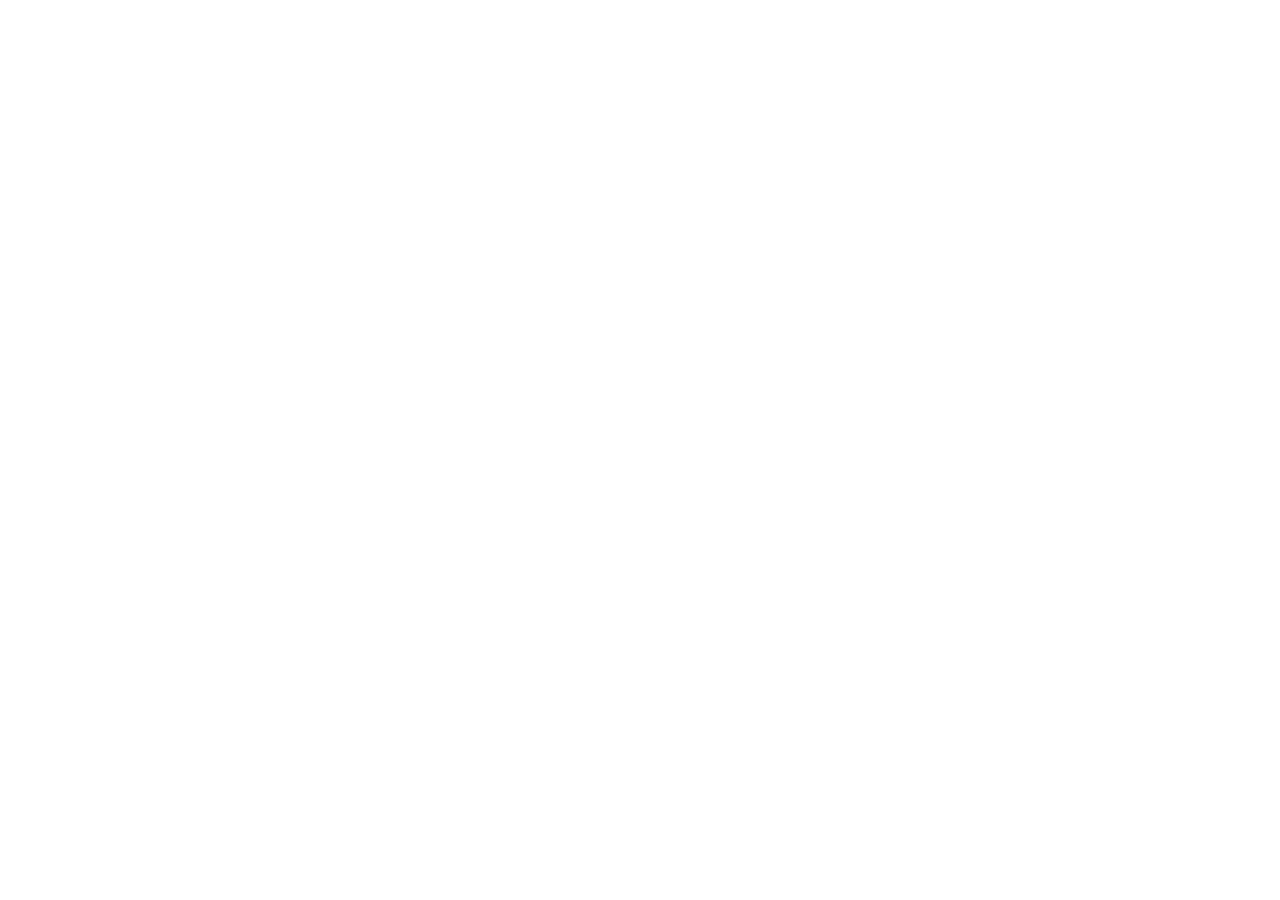
==== web/index.html @ b54fa9cb "Initial commit: Proyecto MODO - App Flutter de Tienda de Ropa con IA y Geolocalización" ====
<!DOCTYPE html>
<html>
<head>
  <!--
    If you are serving your web app in a path other than the root, change the
    href value below to reflect the base path you are serving from.

    The path provided below has to start and end with a slash "/" in order for
    it to work correctly.

    For more details:
    * https://developer.mozilla.org/en-US/docs/Web/HTML/Element/base

    This is a placeholder for base href that will be replaced by the value of
    the `--base-href` argument provided to `flutter build`.
  -->
  <base href="$FLUTTER_BASE_HREF">

  <meta charset="UTF-8">
  <meta content="IE=Edge" http-equiv="X-UA-Compatible">
  <meta name="description" content="Moda para todos tus días, con probador virtual.">

  <!-- iOS meta tags & icons -->
  <meta name="mobile-web-app-capable" content="yes">
  <meta name="apple-mobile-web-app-status-bar-style" content="black">
  <meta name="apple-mobile-web-app-title" content="MODO">
  <link rel="apple-touch-icon" href="icons/Icon-192.png">

  <!-- Favicon -->
  <link rel="icon" type="image/png" href="favicon.png"/>

  <title>MODO — Moda</title>
  <link rel="manifest" href="manifest.json">
</head>
<body>
  <!--
    You can customize the "flutter_bootstrap.js" script.
    This is useful to provide a custom configuration to the Flutter loader
    or to give the user feedback during the initialization process.

    For more details:
    * https://docs.flutter.dev/platform-integration/web/initialization
  -->
  <script src="flutter_bootstrap.js" async></script>
</body>
</html>
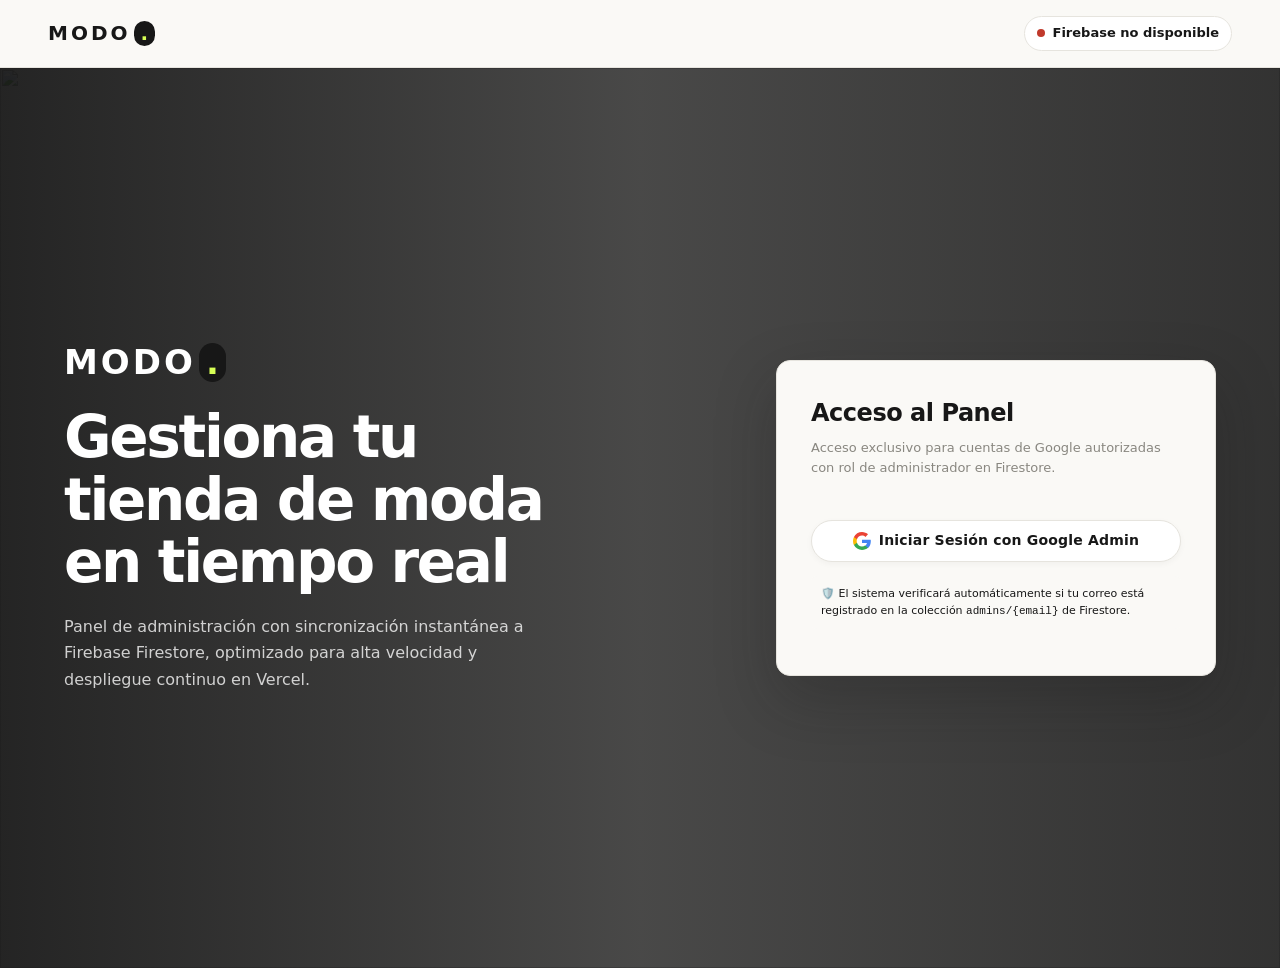
==== commit 9209b78f: "feat(ui): optimize account tab, link fitting room products and update web admin" ====
--- a/web/index.html
+++ b/web/index.html
@@ -1,46 +1,285 @@
 <!DOCTYPE html>
-<html>
+<html lang="es">
 <head>
-  <!--
-    If you are serving your web app in a path other than the root, change the
-    href value below to reflect the base path you are serving from.
-
-    The path provided below has to start and end with a slash "/" in order for
-    it to work correctly.
-
-    For more details:
-    * https://developer.mozilla.org/en-US/docs/Web/HTML/Element/base
-
-    This is a placeholder for base href that will be replaced by the value of
-    the `--base-href` argument provided to `flutter build`.
-  -->
-  <base href="$FLUTTER_BASE_HREF">
-
-  <meta charset="UTF-8">
-  <meta content="IE=Edge" http-equiv="X-UA-Compatible">
-  <meta name="description" content="Moda para todos tus días, con probador virtual.">
-
-  <!-- iOS meta tags & icons -->
-  <meta name="mobile-web-app-capable" content="yes">
-  <meta name="apple-mobile-web-app-status-bar-style" content="black">
-  <meta name="apple-mobile-web-app-title" content="MODO">
-  <link rel="apple-touch-icon" href="icons/Icon-192.png">
-
-  <!-- Favicon -->
-  <link rel="icon" type="image/png" href="favicon.png"/>
-
-  <title>MODO — Moda</title>
-  <link rel="manifest" href="manifest.json">
+  <meta charset="UTF-8" />
+  <meta name="viewport" content="width=device-width, initial-scale=1.0" />
+  <meta name="theme-color" content="#171717" />
+  <title>MODO — Panel de Administración</title>
+  <link rel="icon" type="image/png" href="favicon.png" />
+  <link rel="stylesheet" href="styles.css" />
+
+  <!-- Firebase SDKs (Compat v10) -->
+  <script src="https://www.gstatic.com/firebasejs/10.12.2/firebase-app-compat.js"></script>
+  <script src="https://www.gstatic.com/firebasejs/10.12.2/firebase-auth-compat.js"></script>
+  <script src="https://www.gstatic.com/firebasejs/10.12.2/firebase-firestore-compat.js"></script>
+  <script src="https://cdnjs.cloudflare.com/ajax/libs/gsap/3.12.5/gsap.min.js"></script>
 </head>
 <body>
-  <!--
-    You can customize the "flutter_bootstrap.js" script.
-    This is useful to provide a custom configuration to the Flutter loader
-    or to give the user feedback during the initialization process.
-
-    For more details:
-    * https://docs.flutter.dev/platform-integration/web/initialization
-  -->
-  <script src="flutter_bootstrap.js" async></script>
+  <a class="skip-link" href="#main">Saltar al contenido</a>
+
+  <div class="shell">
+    <header class="topbar">
+      <div class="brand">MODO<span>.</span></div>
+      <div class="topbar-actions">
+        <div id="firebaseHealthBadge" class="session-badge" title="Estado de conexión con Firebase">
+          <span id="firebaseHealthDot" class="dot" style="background:#f39c12;"></span>
+          <span id="firebaseHealthText">Verificando Firebase…</span>
+        </div>
+        <div id="sessionBadge" class="session-badge hidden">
+          <span class="dot" aria-hidden="true"></span>
+          <span id="sessionLabel">Admin</span>
+        </div>
+        <button id="logoutBtn" class="btn ghost hidden" type="button">Cerrar sesión</button>
+      </div>
+    </header>
+
+    <main id="main">
+      <!-- Login View -->
+      <section id="loginView" class="view active login-screen">
+        <div class="login-bg" aria-hidden="true">
+          <img src="https://images.unsplash.com/photo-1483985988355-763728e1935b?auto=format&fit=crop&w=1200&q=70" class="bg-slide active" alt="" />
+          <img src="https://images.unsplash.com/photo-1469334031218-e382a71b716b?auto=format&fit=crop&w=1200&q=70" class="bg-slide" alt="" />
+          <img src="https://images.unsplash.com/photo-1496747611176-843222e1e57c?auto=format&fit=crop&w=1200&q=70" class="bg-slide" alt="" />
+          <img src="https://images.unsplash.com/photo-1515886657613-9f3515b0c78f?auto=format&fit=crop&w=1200&q=70" class="bg-slide" alt="" />
+        </div>
+        <div class="login-overlay" aria-hidden="true"></div>
+
+        <div class="login-layout">
+          <div class="login-hero">
+            <div class="brand big">MODO<span>.</span></div>
+            <h1>Gestiona tu tienda de moda en tiempo real</h1>
+            <p>Panel de administración con sincronización instantánea a Firebase Firestore, optimizado para alta velocidad y despliegue continuo en Vercel.</p>
+          </div>
+
+          <div class="login-card">
+            <h2>Acceso al Panel</h2>
+            <p class="muted">Acceso exclusivo para cuentas de Google autorizadas con rol de administrador en Firestore.</p>
+
+            <button type="button" id="googleLoginBtn" class="btn google full" style="margin-top: 18px; margin-bottom: 14px;">
+              <svg viewBox="0 0 24 24" aria-hidden="true">
+                <path fill="#4285F4" d="M23.745 12.27c0-.7-.06-1.4-.19-2.07H12v4.51h6.6c-.29 1.52-1.14 2.82-2.4 3.68v3.05h3.88c2.27-2.09 3.66-5.17 3.66-9.17z"/>
+                <path fill="#34A853" d="M12 24c3.24 0 5.95-1.08 7.93-2.91l-3.88-3.05c-1.08.72-2.45 1.16-4.05 1.16-3.12 0-5.77-2.1-6.72-4.93H1.25v3.15C3.26 21.36 7.35 24 12 24z"/>
+                <path fill="#FBBC05" d="M5.28 14.27c-.25-.72-.38-1.49-.38-2.27s.13-1.55.38-2.27V6.58H1.25C.45 8.17 0 9.97 0 12s.45 3.83 1.25 5.42l4.03-3.15z"/>
+                <path fill="#EA4335" d="M12 4.75c1.77 0 3.35.61 4.6 1.8l3.42-3.42C17.95 1.19 15.24 0 12 0 7.35 0 3.26 2.64 1.25 6.58l4.03 3.15c.95-2.83 3.6-4.98 6.72-4.98z"/>
+              </svg>
+              Iniciar Sesión con Google Admin
+            </button>
+
+            <div style="font-size: 11px; color: var(--color-muted); line-height: 1.5; margin-bottom: 12px; background: #faf9f6; padding: 10px; border-radius: 6px; border: 1px solid var(--color-line);">
+              🛡️ El sistema verificará automáticamente si tu correo está registrado en la colección <code>admins/{email}</code> de Firestore.
+            </div>
+
+            <p id="loginError" class="error-text" role="alert" aria-live="assertive"></p>
+          </div>
+        </div>
+      </section>
+
+      <!-- Dashboard View -->
+      <section id="dashboardView" class="view">
+        <h1 class="sr-only">Panel de administración del catálogo</h1>
+
+        <div class="dashboard-grid">
+          <!-- Form Panel -->
+          <aside class="panel form-panel">
+            <h2 id="formTitle">Agregar prenda</h2>
+
+            <form id="productForm">
+              <input type="hidden" id="productId" />
+
+              <fieldset class="form-group">
+                <legend>Información Principal</legend>
+                <label for="name">Nombre de la prenda</label>
+                <input type="text" id="name" placeholder="Ej. Camaca Oversize Beige" required />
+
+                <label for="category">Categoría</label>
+                <select id="category" required>
+                  <option value="Hombre">Hombre</option>
+                  <option value="Mujer">Mujer</option>
+                  <option value="Niños">Niños</option>
+                  <option value="Niñas">Niñas</option>
+                  <option value="Accesorios">Accesorios</option>
+                </select>
+
+                <label for="price">Precio (S/)</label>
+                <input type="text" id="price" placeholder="S/ 120" required />
+
+                <label for="description">Descripción</label>
+                <textarea id="description" rows="3" placeholder="Detalles de la prenda, confección o estilo..."></textarea>
+              </fieldset>
+
+              <fieldset class="form-group">
+                <legend>Imagen del Producto</legend>
+                <label for="image">URL de la imagen</label>
+                <input type="url" id="image" placeholder="https://images.unsplash.com/..." required />
+                <div class="image-preview-wrap">
+                  <img id="imagePreview" class="image-preview" src="data:image/svg+xml;utf8,<svg xmlns='http://www.w3.org/2000/svg' width='100' height='100' fill='%23898780'><rect width='100' height='100' fill='%23faf9f6'/><text x='50%' y='50%' text-anchor='middle' dy='.3em' font-family='sans-serif' font-size='11'>Vista previa</text></svg>" alt="Vista previa de prenda" />
+                </div>
+              </fieldset>
+
+              <fieldset class="form-group">
+                <legend>Tienda y Disponibilidad</legend>
+                <label for="store">Tienda asignada</label>
+                <select id="store" required>
+                  <option value="store_jockey">MODO — Jockey Plaza</option>
+                  <option value="store_salaverry">MODO — Real Plaza Salaverry</option>
+                  <option value="store_san_miguel">MODO — Plaza San Miguel</option>
+                </select>
+
+                <label for="tag">Etiqueta destacada</label>
+                <input type="text" id="tag" placeholder="Ej. NUEVO, POPULAR, TENDENCIA" />
+
+                <label for="color">Color</label>
+                <input type="text" id="color" placeholder="Ej. Beige, Negro, Blanco" />
+
+                <label for="sizes">Tallas disponibles (separadas por coma)</label>
+                <input type="text" id="sizes" placeholder="S, M, L, XL" />
+
+                <label for="material">Material</label>
+                <input type="text" id="material" placeholder="Ej. 100% Algodón Pima" />
+
+                <label for="fit">Ajuste / Corte</label>
+                <input type="text" id="fit" placeholder="Ej. Regular fit / Oversize" />
+
+                <label for="care">Cuidados de lavado</label>
+                <input type="text" id="care" placeholder="Ej. Lavar a máquina con agua fría" />
+              </fieldset>
+
+              <div class="form-actions">
+                <button type="submit" id="saveProductBtn" class="btn primary">Guardar prenda</button>
+                <button type="button" id="cancelEditBtn" class="btn hidden">Cancelar edición</button>
+              </div>
+            </form>
+          </aside>
+
+          <!-- Catalog Panel -->
+          <section class="panel catalog-panel">
+            <!-- Metrics -->
+            <div class="stats-band">
+              <div class="stat-box lead">
+                <span class="stat-value" id="statTotal">0</span>
+                <span class="stat-label">Total Prendas</span>
+              </div>
+              <div class="stat-box">
+                <span class="stat-value" id="statCats">0</span>
+                <span class="stat-label">Categorías</span>
+              </div>
+              <div class="stat-box">
+                <span class="stat-value" id="statStores">3</span>
+                <span class="stat-label">Tiendas Conectadas</span>
+              </div>
+            </div>
+
+            <!-- Toolbar -->
+            <div class="panel-head">
+              <h2>Catálogo de Prendas</h2>
+              <div class="toolbar">
+                <div class="search-wrapper">
+                  <label class="sr-only" for="searchInput">Buscar prenda</label>
+                  <input type="search" id="searchInput" placeholder="Buscar por nombre o etiqueta..." autocomplete="off" />
+                  <button type="button" id="searchClearBtn" class="search-clear-btn" aria-label="Limpiar búsqueda">&times;</button>
+                </div>
+
+                <label class="sr-only" for="categoryFilter">Filtrar categoría</label>
+                <select id="categoryFilter">
+                  <option value="">Todas las categorías</option>
+                  <option value="Hombre">Hombre</option>
+                  <option value="Mujer">Mujer</option>
+                  <option value="Niños">Niños</option>
+                  <option value="Niñas">Niñas</option>
+                  <option value="Accesorios">Accesorios</option>
+                </select>
+
+                <label class="sr-only" for="storeFilter">Filtrar tienda</label>
+                <select id="storeFilter">
+                  <option value="">Todas las tiendas</option>
+                  <option value="store_jockey">Jockey Plaza</option>
+                  <option value="store_salaverry">Real Plaza Salaverry</option>
+                  <option value="store_san_miguel">Plaza San Miguel</option>
+                </select>
+
+                <label class="sr-only" for="sortFilter">Ordenar por</label>
+                <select id="sortFilter">
+                  <option value="newest">Más recientes</option>
+                  <option value="name_asc">Nombre: A - Z</option>
+                  <option value="price_asc">Precio: Menor a Mayor</option>
+                  <option value="price_desc">Precio: Mayor a Menor</option>
+                </select>
+
+                <button type="button" id="seed50Btn" class="btn sm" title="Poblar catálogo con 50 prendas de marketing">🌱 Sembrar 50 Prendas</button>
+              </div>
+            </div>
+
+            <!-- Table -->
+            <div class="table-wrap">
+              <table id="productsTable">
+                <caption class="sr-only">Catálogo de productos de MODO Store</caption>
+                <thead>
+                  <tr>
+                    <th scope="col">Foto</th>
+                    <th scope="col">Prenda</th>
+                    <th scope="col">Categoría</th>
+                    <th scope="col">Precio</th>
+                    <th scope="col">Tienda</th>
+                    <th scope="col">Acciones</th>
+                  </tr>
+                </thead>
+                <tbody id="productsBody">
+                  <!-- Dynamic product rows -->
+                </tbody>
+              </table>
+            </div>
+
+            <!-- Pagination -->
+            <div class="pager" role="navigation" aria-label="Paginación de productos">
+              <span class="pager-info" id="pagerInfo">Mostrando 0 prendas</span>
+
+              <div class="pager-controls">
+                <button id="prevPageBtn" class="btn sm" type="button">Anterior</button>
+                <div id="pageDots" class="pager-controls"></div>
+                <button id="nextPageBtn" class="btn sm" type="button">Siguiente</button>
+              </div>
+
+              <div class="pager-size">
+                <label for="pageSizeSelect" class="sr-only">Prendas por página</label>
+                <select id="pageSizeSelect">
+                  <option value="8">8 por página</option>
+                  <option value="16">16 por página</option>
+                  <option value="24">24 por página</option>
+                  <option value="50">50 por página (Todo)</option>
+                </select>
+              </div>
+            </div>
+          </section>
+        </div>
+      </section>
+    </main>
+  </div>
+
+  <!-- Delete Modal -->
+  <div id="deleteModal" class="modal-overlay hidden" role="dialog" aria-modal="true" aria-labelledby="deleteModalTitle">
+    <div class="modal-card">
+      <h3 id="deleteModalTitle">¿Eliminar esta prenda?</h3>
+      <p id="deleteModalDesc">Esta acción eliminará la prenda del catálogo en Firestore permanentemente.</p>
+      <div class="modal-actions">
+        <button type="button" id="deleteCancelBtn" class="btn">Cancelar</button>
+        <button type="button" id="deleteConfirmBtn" class="btn danger">Sí, eliminar</button>
+      </div>
+    </div>
+  </div>
+
+  <!-- Loading Overlay -->
+  <div id="loadingOverlay" class="loading-overlay hidden" role="status" aria-live="polite">
+    <div class="loading-card">
+      <span class="loading-mark" aria-hidden="true"></span>
+      <p class="loading-text" id="loadingText">Cargando catálogo…</p>
+    </div>
+  </div>
+
+  <!-- Toasts container -->
+  <div id="toastContainer" class="toast-container" aria-live="polite" aria-atomic="true"></div>
+
+  <!-- Application Logic -->
+  <script src="seed_data.js"></script>
+  <script src="app.js"></script>
 </body>
 </html>
--- a/web/styles.css
+++ b/web/styles.css
@@ -0,0 +1,728 @@
+/* MODO Store Admin — Design System & Stylesheet
+ * Palette:
+ * --ink: #171717
+ * --paper: #faf9f6
+ * --line: #e6e4de
+ * --muted: #898780
+ * --lime: #d7ff55
+ */
+:root {
+  --ink: #171717;
+  --paper: #faf9f6;
+  --line: #e6e4de;
+  --muted: #898780;
+  --lime: #d7ff55;
+  --danger: #c0392b;
+  --danger-bg: rgba(192, 57, 43, 0.08);
+
+  --radius-panel: 14px;
+  --radius-control: 8px;
+  --shadow-panel: 0 18px 44px rgba(23, 23, 23, 0.08);
+  --shadow-toast: 0 12px 32px rgba(23, 23, 23, 0.16);
+}
+
+*,
+*::before,
+*::after { box-sizing: border-box; }
+
+html { -webkit-text-size-adjust: 100%; scroll-behavior: smooth; }
+
+body {
+  margin: 0;
+  min-width: 320px;
+  font-family: ui-sans-serif, system-ui, -apple-system, "Segoe UI", Roboto, "Helvetica Neue", Arial, sans-serif;
+  font-size: 14px;
+  line-height: 1.55;
+  background: var(--paper);
+  color: var(--ink);
+  -webkit-font-smoothing: antialiased;
+}
+
+h1, h2, h3, p { margin-top: 0; }
+h1, h2, h3 { text-wrap: balance; }
+p { text-wrap: pretty; }
+
+:focus-visible {
+  outline: 2px solid var(--ink);
+  outline-offset: 2px;
+}
+
+.sr-only {
+  position: absolute;
+  width: 1px;
+  height: 1px;
+  padding: 0;
+  margin: -1px;
+  overflow: hidden;
+  clip: rect(0, 0, 0, 0);
+  white-space: nowrap;
+  border: 0;
+}
+
+.skip-link {
+  position: absolute;
+  top: 8px;
+  left: 8px;
+  z-index: 100;
+  transform: translateY(-200%);
+  padding: 10px 16px;
+  background: var(--ink);
+  color: var(--paper);
+  border-radius: var(--radius-control);
+  font-weight: 700;
+  text-decoration: none;
+}
+.skip-link:focus { transform: translateY(0); }
+
+.shell { min-height: 100vh; display: flex; flex-direction: column; }
+
+.topbar {
+  position: sticky;
+  top: 0;
+  z-index: 20;
+  display: flex;
+  justify-content: space-between;
+  align-items: center;
+  gap: 16px;
+  min-height: 68px;
+  padding: 12px clamp(20px, 4vw, 48px);
+  border-bottom: 1px solid var(--line);
+  background: rgba(250, 249, 246, 0.95);
+  backdrop-filter: blur(8px);
+}
+
+.brand {
+  font-weight: 900;
+  letter-spacing: 3px;
+  font-size: 20px;
+  line-height: 1;
+}
+.brand span {
+  display: inline-block;
+  padding: 2px 7px 3px;
+  margin-left: 3px;
+  border-radius: 999px;
+  background: var(--ink);
+  color: var(--lime);
+  letter-spacing: 0;
+}
+
+.topbar-actions {
+  display: flex;
+  align-items: center;
+  gap: 12px;
+}
+.session-badge {
+  display: inline-flex;
+  align-items: center;
+  gap: 8px;
+  padding: 6px 12px;
+  border: 1px solid var(--line);
+  border-radius: 999px;
+  background: #fff;
+  font-size: 13px;
+  font-weight: 600;
+}
+.session-badge .dot {
+  width: 8px;
+  height: 8px;
+  border-radius: 50%;
+  background: #27ae60;
+}
+
+.muted {
+  color: var(--muted);
+  font-size: 13px;
+}
+.hidden { display: none !important; }
+
+/* Buttons */
+.btn {
+  display: inline-flex;
+  align-items: center;
+  justify-content: center;
+  gap: 8px;
+  min-height: 42px;
+  padding: 0 18px;
+  border: 1px solid var(--line);
+  border-radius: 999px;
+  background: #fff;
+  color: var(--ink);
+  font: inherit;
+  font-size: 14px;
+  font-weight: 700;
+  letter-spacing: 0.2px;
+  cursor: pointer;
+  transition: background-color 150ms ease, border-color 150ms ease, opacity 150ms ease, transform 100ms ease;
+  user-select: none;
+}
+.btn:hover { background: rgba(23, 23, 23, 0.05); }
+.btn:active { transform: scale(0.97); }
+.btn:disabled { opacity: 0.4; cursor: not-allowed; }
+
+.btn.primary {
+  background: var(--lime);
+  border-color: var(--ink);
+  color: var(--ink);
+}
+.btn.primary:hover { background: var(--lime); opacity: 0.88; }
+
+.btn.ghost {
+  background: transparent;
+  border-color: transparent;
+}
+.btn.ghost:hover {
+  background: rgba(23, 23, 23, 0.05);
+  border-color: var(--line);
+}
+
+.btn.danger {
+  border-color: var(--danger);
+  color: var(--danger);
+  background: transparent;
+}
+.btn.danger:hover { background: var(--danger-bg); }
+
+.btn.google {
+  background: #fff;
+  border-color: var(--line);
+  color: var(--ink);
+  font-weight: 600;
+  box-shadow: 0 2px 6px rgba(0, 0, 0, 0.04);
+}
+.btn.google:hover {
+  background: #fdfdfd;
+  border-color: var(--muted);
+}
+.btn.google svg { width: 18px; height: 18px; flex-shrink: 0; }
+
+.btn.full { width: 100%; }
+.btn.sm {
+  min-height: 34px;
+  padding: 0 12px;
+  font-size: 12px;
+}
+
+.view { display: none; padding: 32px clamp(20px, 4vw, 48px) 64px; flex: 1; }
+.view.active { display: block; }
+
+/* ---------- Login ---------- */
+.login-screen {
+  position: relative;
+  min-height: 100vh;
+  min-height: 100svh;
+  padding: 0;
+  overflow: hidden;
+}
+.login-bg { position: absolute; inset: 0; z-index: 0; }
+.login-bg .bg-slide {
+  position: absolute;
+  inset: 0;
+  width: 100%;
+  height: 100%;
+  object-fit: cover;
+  opacity: 0;
+  transition: opacity 1.2s ease;
+}
+.login-bg .bg-slide.active { opacity: 1; }
+
+.login-overlay {
+  position: absolute;
+  inset: 0;
+  z-index: 1;
+  background: linear-gradient(90deg,
+    rgba(23, 23, 23, 0.94) 0%,
+    rgba(23, 23, 23, 0.78) 50%,
+    rgba(23, 23, 23, 0.88) 100%);
+}
+
+.login-layout {
+  position: relative;
+  z-index: 2;
+  display: grid;
+  grid-template-columns: minmax(0, 1fr) minmax(360px, 440px);
+  gap: clamp(32px, 6vw, 88px);
+  align-items: center;
+  min-height: 100vh;
+  min-height: 100svh;
+  padding: 48px clamp(20px, 5vw, 72px);
+}
+
+.login-hero { color: #fff; }
+.login-hero .brand.big {
+  font-size: 34px;
+  margin-bottom: 24px;
+}
+.login-hero h1 {
+  max-width: 16ch;
+  margin: 0 0 20px;
+  color: #fff;
+  font-size: clamp(38px, 5vw, 58px);
+  line-height: 1.08;
+  letter-spacing: -0.04em;
+  font-weight: 800;
+}
+.login-hero p {
+  max-width: 48ch;
+  margin: 0;
+  color: rgba(255, 255, 255, 0.78);
+  font-size: 16px;
+  line-height: 1.65;
+}
+
+.login-card {
+  width: 100%;
+  padding: 34px;
+  border: 1px solid var(--line);
+  border-radius: var(--radius-panel);
+  background: var(--paper);
+  box-shadow: 0 24px 60px rgba(23, 23, 23, 0.25);
+}
+.login-card h2 {
+  margin: 0 0 6px;
+  font-size: 24px;
+  letter-spacing: -0.02em;
+}
+.login-card .muted { margin-bottom: 24px; }
+.login-card form { display: grid; gap: 16px; }
+
+.login-divider {
+  display: flex;
+  align-items: center;
+  gap: 12px;
+  margin: 16px 0;
+  color: var(--muted);
+  font-size: 11px;
+  font-weight: 700;
+  text-transform: uppercase;
+  letter-spacing: 0.1em;
+}
+.login-divider::before,
+.login-divider::after {
+  content: "";
+  flex: 1;
+  height: 1px;
+  background: var(--line);
+}
+
+label {
+  display: block;
+  margin: 0 0 6px;
+  font-size: 11px;
+  font-weight: 700;
+  letter-spacing: 0.1em;
+  text-transform: uppercase;
+  color: var(--ink);
+  opacity: 0.72;
+}
+
+input,
+select,
+textarea {
+  width: 100%;
+  min-height: 42px;
+  padding: 10px 12px;
+  border: 1px solid var(--line);
+  border-radius: var(--radius-control);
+  background: #fff;
+  color: var(--ink);
+  font: inherit;
+  font-size: 14px;
+  transition: border-color 150ms ease, box-shadow 150ms ease;
+}
+textarea { resize: vertical; line-height: 1.55; }
+input:hover,
+select:hover,
+textarea:hover { border-color: var(--muted); }
+input:focus,
+select:focus,
+textarea:focus {
+  outline: none;
+  border-color: var(--ink);
+  box-shadow: 0 0 0 3px rgba(23, 23, 23, 0.1);
+}
+
+.error-text { color: var(--danger); margin: 6px 0 0; font-size: 13px; }
+
+/* ---------- Dashboard Grid ---------- */
+.dashboard-grid {
+  display: grid;
+  grid-template-columns: minmax(320px, 380px) minmax(0, 1fr);
+  gap: 24px;
+  align-items: start;
+}
+
+.panel {
+  min-width: 0;
+  padding: 24px;
+  border: 1px solid var(--line);
+  border-radius: var(--radius-panel);
+  background: #fff;
+  box-shadow: var(--shadow-panel);
+}
+
+.form-panel h2 {
+  margin: 0 0 18px;
+  font-size: 22px;
+  letter-spacing: -0.02em;
+}
+
+.form-group {
+  min-width: 0;
+  margin: 18px 0 0;
+  padding: 16px 0 0;
+  border: 0;
+  border-top: 1px solid var(--line);
+  align-content: start;
+}
+.form-group:first-of-type { margin-top: 0; padding-top: 0; border-top: 0; }
+.form-group legend {
+  padding: 0 10px 0 0;
+  color: var(--ink);
+  opacity: 0.72;
+  font-size: 11px;
+  font-weight: 800;
+  letter-spacing: 0.12em;
+  text-transform: uppercase;
+}
+.form-group > input,
+.form-group > select,
+.form-group > textarea { display: block; margin-bottom: 14px; }
+.form-group > :last-child { margin-bottom: 0; }
+
+.image-preview-wrap {
+  position: relative;
+  margin: 6px 0 0;
+}
+.image-preview {
+  display: block;
+  width: 100%;
+  height: 170px;
+  object-fit: cover;
+  border: 1px dashed var(--line);
+  border-radius: var(--radius-control);
+  background: var(--paper);
+}
+
+.form-actions {
+  display: flex;
+  flex-wrap: wrap;
+  gap: 10px;
+  margin-top: 22px;
+}
+
+/* Stats Band */
+.stats-band {
+  display: grid;
+  grid-template-columns: minmax(0, 2fr) minmax(130px, 1fr) minmax(130px, 1fr);
+  margin-bottom: 24px;
+  overflow: hidden;
+  border: 1px solid var(--line);
+  border-radius: var(--radius-panel);
+  background: var(--paper);
+}
+.stat-box {
+  display: flex;
+  flex-direction: column;
+  justify-content: center;
+  gap: 4px;
+  padding: 20px 22px;
+  border-right: 1px solid var(--line);
+}
+.stat-box:last-child { border-right: none; }
+.stat-value {
+  font-weight: 800;
+  line-height: 1;
+  letter-spacing: -0.05em;
+  font-variant-numeric: tabular-nums;
+}
+.stat-box.lead .stat-value { font-size: clamp(40px, 5vw, 54px); }
+.stat-box:not(.lead) .stat-value { font-size: 24px; }
+.stat-label {
+  font-size: 11px;
+  font-weight: 700;
+  letter-spacing: 0.12em;
+  text-transform: uppercase;
+  color: var(--muted);
+}
+
+/* Catalog Toolbar */
+.panel-head {
+  display: flex;
+  justify-content: space-between;
+  align-items: center;
+  gap: 16px;
+  flex-wrap: wrap;
+  margin-bottom: 18px;
+}
+.panel-head h2 {
+  margin: 0;
+  font-size: 22px;
+  letter-spacing: -0.02em;
+}
+.toolbar {
+  display: flex;
+  gap: 8px;
+  flex-wrap: wrap;
+  align-items: center;
+}
+.toolbar input,
+.toolbar select {
+  width: auto;
+  min-width: 140px;
+  min-height: 38px;
+}
+.search-wrapper {
+  position: relative;
+  display: flex;
+  align-items: center;
+}
+.search-wrapper input {
+  padding-right: 32px;
+  min-width: 180px;
+}
+.search-clear-btn {
+  position: absolute;
+  right: 8px;
+  border: none;
+  background: transparent;
+  color: var(--muted);
+  cursor: pointer;
+  font-size: 16px;
+  padding: 4px;
+  display: none;
+}
+.search-clear-btn.visible { display: block; }
+
+/* Table */
+.table-wrap {
+  overflow-x: auto;
+  border: 1px solid var(--line);
+  border-radius: var(--radius-control);
+}
+table {
+  width: 100%;
+  border-collapse: collapse;
+}
+th, td {
+  padding: 12px 14px;
+  border-bottom: 1px solid var(--line);
+  text-align: left;
+  font-size: 13px;
+}
+th {
+  background: var(--paper);
+  color: var(--ink);
+  opacity: 0.8;
+  font-size: 10px;
+  font-weight: 800;
+  letter-spacing: 0.12em;
+  text-transform: uppercase;
+  white-space: nowrap;
+}
+tbody tr { transition: background-color 150ms ease; }
+tbody tr:hover { background: rgba(23, 23, 23, 0.02); }
+tbody tr:last-child td { border-bottom: none; }
+
+.product-thumb {
+  display: block;
+  width: 48px;
+  height: 60px;
+  object-fit: cover;
+  border: 1px solid var(--line);
+  border-radius: 6px;
+  background: var(--paper);
+}
+
+.badge {
+  display: inline-block;
+  padding: 3px 8px;
+  border-radius: 999px;
+  font-size: 11px;
+  font-weight: 700;
+  text-transform: uppercase;
+  letter-spacing: 0.05em;
+  background: var(--paper);
+  border: 1px solid var(--line);
+}
+.badge.lime {
+  background: var(--lime);
+  border-color: var(--ink);
+  color: var(--ink);
+}
+
+td .actions-cell {
+  display: flex;
+  align-items: center;
+  gap: 6px;
+}
+
+/* Pager */
+.pager {
+  display: flex;
+  align-items: center;
+  justify-content: space-between;
+  gap: 12px;
+  flex-wrap: wrap;
+  margin-top: 18px;
+  padding: 0 4px;
+}
+.pager-controls {
+  display: flex;
+  gap: 6px;
+  align-items: center;
+}
+.page-dot {
+  min-width: 36px;
+  height: 36px;
+  padding: 0 8px;
+  border: 1px solid var(--line);
+  border-radius: 999px;
+  background: #fff;
+  color: var(--ink);
+  font: inherit;
+  font-size: 13px;
+  font-weight: 700;
+  font-variant-numeric: tabular-nums;
+  cursor: pointer;
+  transition: all 150ms ease;
+}
+.page-dot:hover { background: var(--paper); }
+.page-dot.active {
+  background: var(--ink);
+  border-color: var(--ink);
+  color: #fff;
+}
+.pager-info {
+  font-size: 12px;
+  color: var(--muted);
+}
+
+/* Modals */
+.modal-overlay {
+  position: fixed;
+  inset: 0;
+  z-index: 100;
+  display: grid;
+  place-items: center;
+  padding: 20px;
+  background: rgba(23, 23, 23, 0.6);
+  backdrop-filter: blur(4px);
+}
+.modal-card {
+  width: min(100%, 460px);
+  padding: 28px;
+  border: 1px solid var(--line);
+  border-radius: var(--radius-panel);
+  background: #fff;
+  box-shadow: 0 24px 64px rgba(23, 23, 23, 0.2);
+}
+.modal-card h3 {
+  margin: 0 0 10px;
+  font-size: 20px;
+}
+.modal-card p {
+  color: var(--muted);
+  margin-bottom: 24px;
+}
+.modal-actions {
+  display: flex;
+  justify-content: flex-end;
+  gap: 10px;
+}
+
+/* Toast Notifications */
+.toast-container {
+  position: fixed;
+  bottom: 24px;
+  right: 24px;
+  z-index: 9999;
+  display: flex;
+  flex-direction: column;
+  gap: 10px;
+  pointer-events: none;
+}
+.toast {
+  pointer-events: auto;
+  display: flex;
+  align-items: center;
+  gap: 12px;
+  min-width: 280px;
+  max-width: 420px;
+  padding: 14px 18px;
+  border-radius: var(--radius-control);
+  background: var(--ink);
+  color: #fff;
+  font-size: 13px;
+  font-weight: 600;
+  box-shadow: var(--shadow-toast);
+  animation: toast-in 250ms ease;
+  transition: opacity 200ms ease, transform 200ms ease;
+}
+.toast.success { border-left: 4px solid var(--lime); }
+.toast.error { border-left: 4px solid var(--danger); }
+@keyframes toast-in {
+  from { opacity: 0; transform: translateY(12px); }
+  to { opacity: 1; transform: translateY(0); }
+}
+
+/* Loading Overlay */
+.loading-overlay {
+  position: fixed;
+  inset: 0;
+  z-index: 90;
+  display: grid;
+  place-items: center;
+  padding: 20px;
+  background: rgba(23, 23, 23, 0.5);
+  backdrop-filter: blur(2px);
+}
+.loading-card {
+  display: flex;
+  align-items: center;
+  gap: 14px;
+  width: min(100%, 280px);
+  padding: 18px 20px;
+  border: 1px solid var(--line);
+  border-radius: var(--radius-panel);
+  background: var(--paper);
+  box-shadow: var(--shadow-panel);
+}
+.loading-mark {
+  flex: 0 0 auto;
+  width: 18px;
+  height: 18px;
+  border: 2px solid var(--line);
+  border-top-color: var(--ink);
+  border-radius: 50%;
+  animation: loading-spin 800ms linear infinite;
+}
+@keyframes loading-spin { to { transform: rotate(360deg); } }
+
+/* Responsive adjustments */
+@media (max-width: 1100px) {
+  .dashboard-grid { grid-template-columns: minmax(0, 1fr); }
+  .form-panel { order: 2; }
+  .catalog-panel { order: 1; }
+}
+
+@media (max-width: 768px) {
+  .login-layout { grid-template-columns: minmax(0, 1fr); gap: 32px; padding: 40px 20px; }
+  .login-hero h1 { max-width: 20ch; font-size: clamp(34px, 8vw, 44px); }
+  .login-card { padding: 24px; }
+  .stats-band { grid-template-columns: minmax(0, 1fr); }
+  .stat-box { border-right: none; border-bottom: 1px solid var(--line); }
+  .stat-box:last-child { border-bottom: none; }
+  table { min-width: 580px; }
+}
+
+@media (prefers-reduced-motion: reduce) {
+  *,
+  *::before,
+  *::after {
+    animation-duration: 0.01ms !important;
+    animation-iteration-count: 1 !important;
+    transition-duration: 0.01ms !important;
+    scroll-behavior: auto !important;
+  }
+}
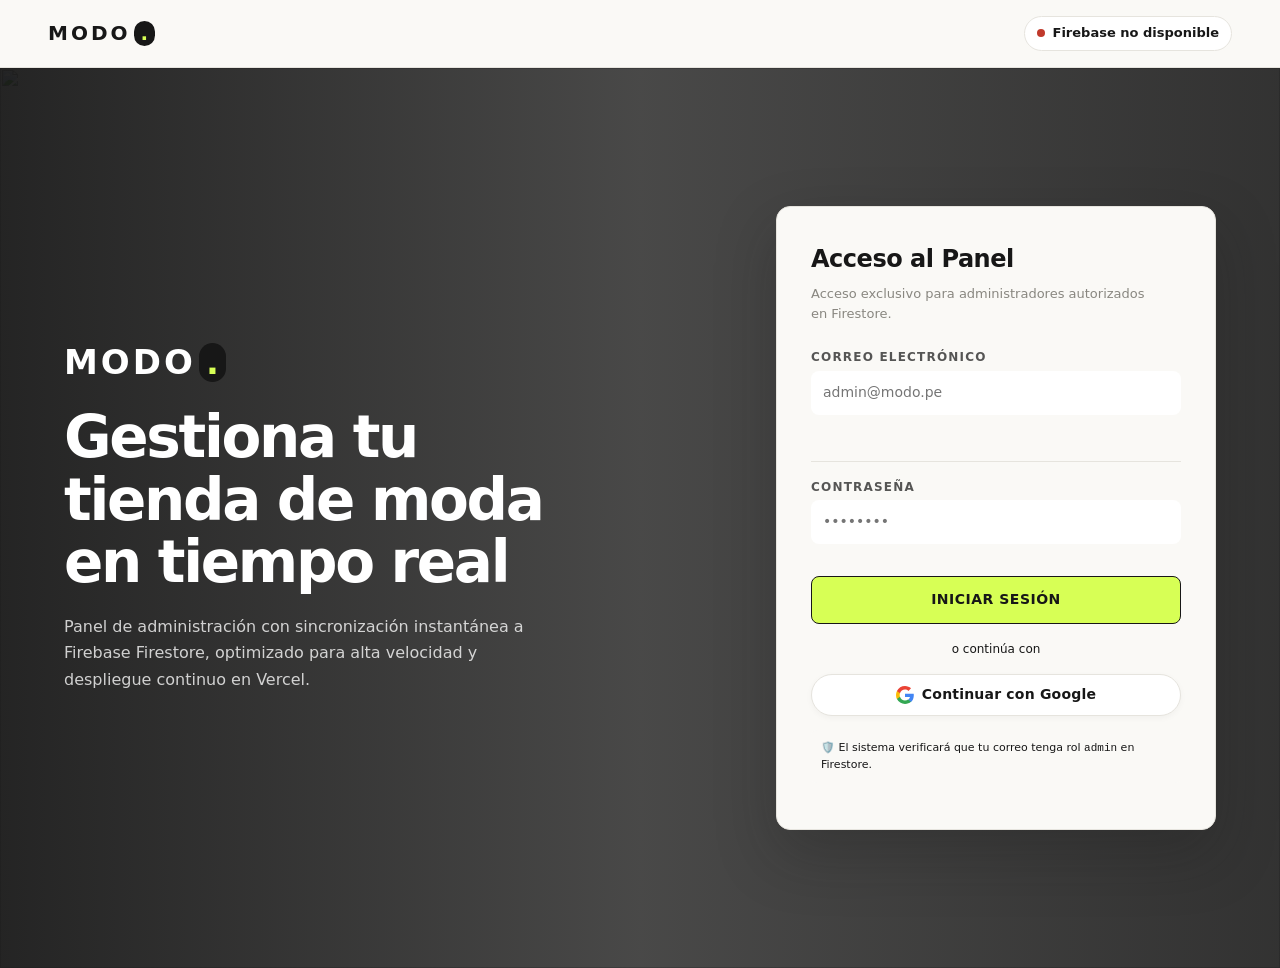
==== commit 9e96b979: "feat(ai): add user-configurable AI Studio and NanoBanana API key support for virtual fitting room" ====
--- a/web/index.html
+++ b/web/index.html
@@ -53,20 +53,42 @@
 
           <div class="login-card">
             <h2>Acceso al Panel</h2>
-            <p class="muted">Acceso exclusivo para cuentas de Google autorizadas con rol de administrador en Firestore.</p>
-
-            <button type="button" id="googleLoginBtn" class="btn google full" style="margin-top: 18px; margin-bottom: 14px;">
+            <p class="muted">Acceso exclusivo para administradores autorizados en Firestore.</p>
+
+            <form id="emailLoginForm" style="margin-top: 18px;">
+              <div class="form-group" style="margin-bottom: 12px; text-align: left;">
+                <label for="adminEmail" style="font-size: 12px; font-weight: 700; margin-bottom: 4px; display: block; color: var(--color-ink);">Correo electrónico</label>
+                <input type="email" id="adminEmail" placeholder="admin@modo.pe" required style="width: 100%; padding: 11px 12px; border: 1px solid var(--color-line); border-radius: 8px; font-size: 14px; background: #fff;" />
+              </div>
+
+              <div class="form-group" style="margin-bottom: 16px; text-align: left;">
+                <label for="adminPassword" style="font-size: 12px; font-weight: 700; margin-bottom: 4px; display: block; color: var(--color-ink);">Contraseña</label>
+                <input type="password" id="adminPassword" placeholder="••••••••" required style="width: 100%; padding: 11px 12px; border: 1px solid var(--color-line); border-radius: 8px; font-size: 14px; background: #fff;" />
+              </div>
+
+              <button type="submit" id="emailLoginBtn" class="btn primary full" style="width: 100%; padding: 12px; font-weight: 800; border-radius: 8px; letter-spacing: .5px;">
+                INICIAR SESIÓN
+              </button>
+            </form>
+
+            <div style="display: flex; align-items: center; margin: 16px 0; color: var(--color-muted); font-size: 12px;">
+              <div style="flex: 1; height: 1px; background: var(--color-line);"></div>
+              <span style="padding: 0 10px;">o continúa con</span>
+              <div style="flex: 1; height: 1px; background: var(--color-line);"></div>
+            </div>
+
+            <button type="button" id="googleLoginBtn" class="btn google full" style="margin-bottom: 14px;">
               <svg viewBox="0 0 24 24" aria-hidden="true">
                 <path fill="#4285F4" d="M23.745 12.27c0-.7-.06-1.4-.19-2.07H12v4.51h6.6c-.29 1.52-1.14 2.82-2.4 3.68v3.05h3.88c2.27-2.09 3.66-5.17 3.66-9.17z"/>
                 <path fill="#34A853" d="M12 24c3.24 0 5.95-1.08 7.93-2.91l-3.88-3.05c-1.08.72-2.45 1.16-4.05 1.16-3.12 0-5.77-2.1-6.72-4.93H1.25v3.15C3.26 21.36 7.35 24 12 24z"/>
                 <path fill="#FBBC05" d="M5.28 14.27c-.25-.72-.38-1.49-.38-2.27s.13-1.55.38-2.27V6.58H1.25C.45 8.17 0 9.97 0 12s.45 3.83 1.25 5.42l4.03-3.15z"/>
                 <path fill="#EA4335" d="M12 4.75c1.77 0 3.35.61 4.6 1.8l3.42-3.42C17.95 1.19 15.24 0 12 0 7.35 0 3.26 2.64 1.25 6.58l4.03 3.15c.95-2.83 3.6-4.98 6.72-4.98z"/>
               </svg>
-              Iniciar Sesión con Google Admin
+              Continuar con Google
             </button>
 
             <div style="font-size: 11px; color: var(--color-muted); line-height: 1.5; margin-bottom: 12px; background: #faf9f6; padding: 10px; border-radius: 6px; border: 1px solid var(--color-line);">
-              🛡️ El sistema verificará automáticamente si tu correo está registrado en la colección <code>admins/{email}</code> de Firestore.
+              🛡️ El sistema verificará que tu correo tenga rol <code>admin</code> en Firestore.
             </div>
 
             <p id="loginError" class="error-text" role="alert" aria-live="assertive"></p>
